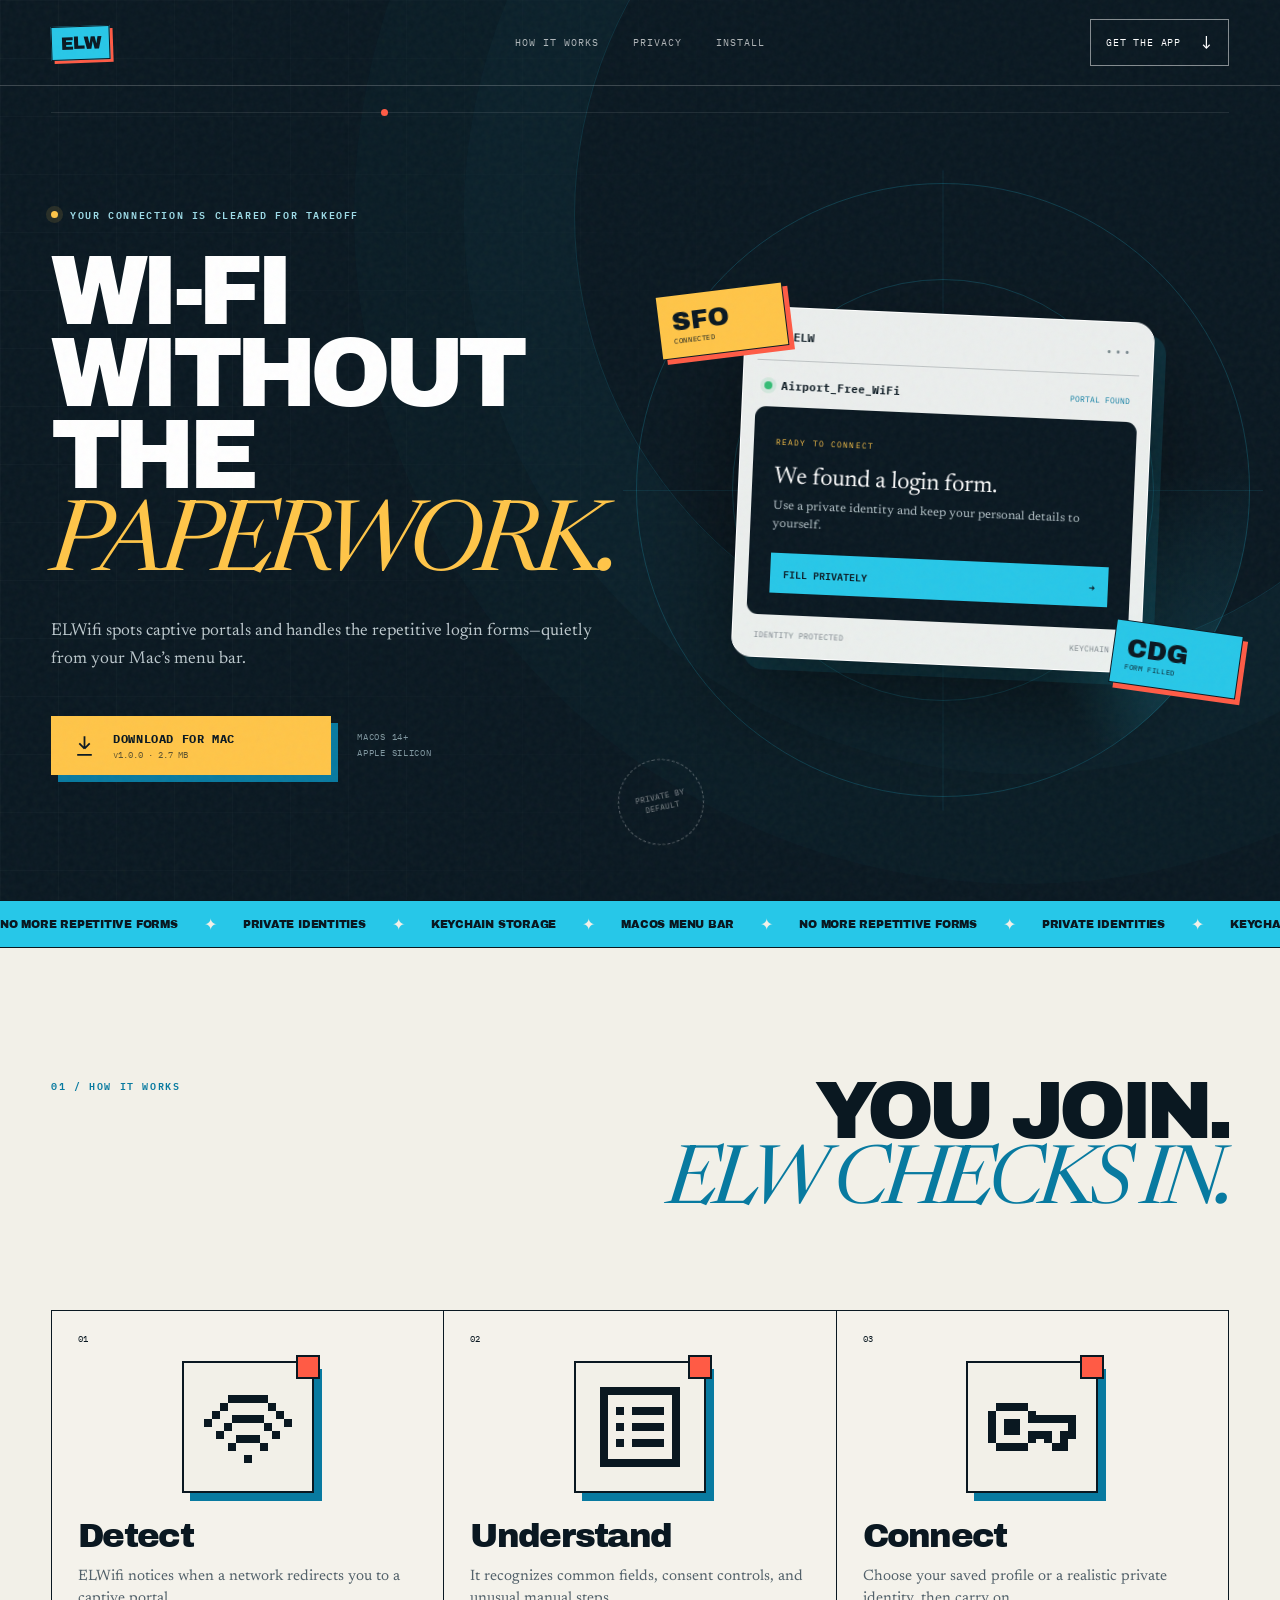
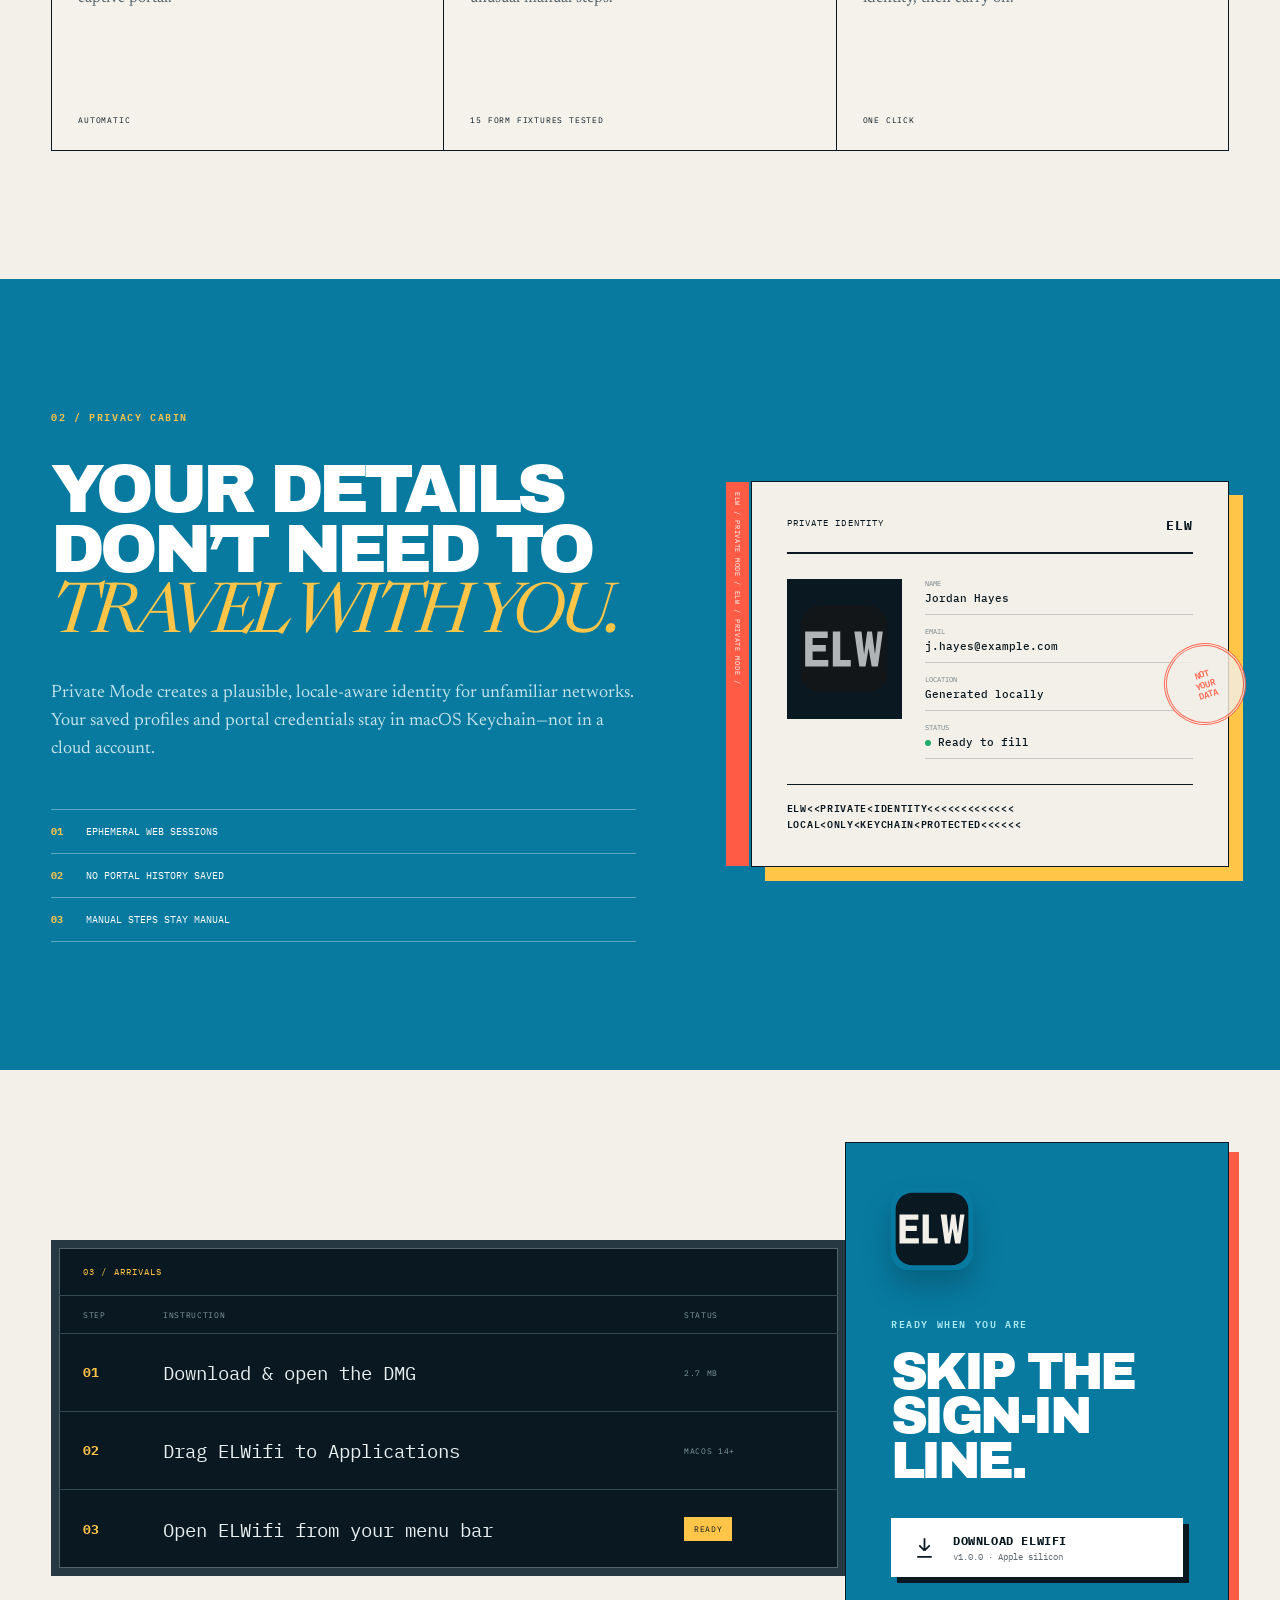
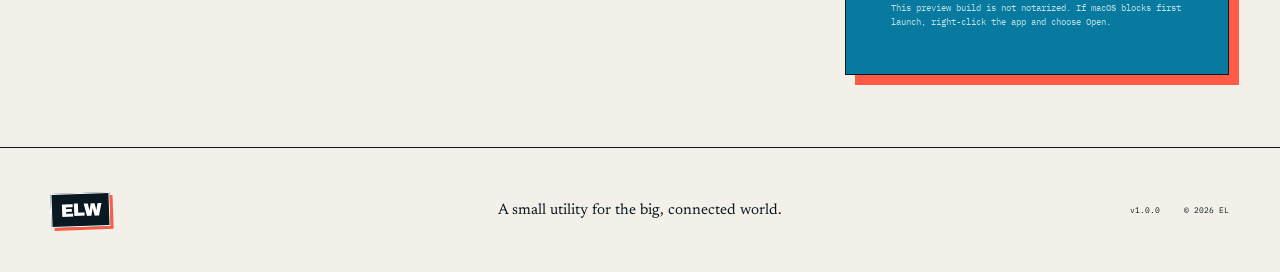
==== index.html @ 0a72c4d6 "Publish ELWifi website" ====
<!doctype html>
<html lang="en">
<head>
  <meta charset="UTF-8" />
  <meta name="viewport" content="width=device-width, initial-scale=1" />
  <meta name="theme-color" content="#0a1821" />
  <meta name="description" content="ELWifi automatically completes captive Wi-Fi login forms on your Mac, with private identities and Keychain storage." />
  <meta property="og:title" content="ELWifi — Wi-Fi without the paperwork" />
  <meta property="og:description" content="A private macOS menu-bar app for captive Wi-Fi portals." />
  <link rel="icon" href="assets/elwifi-logo.svg" type="image/svg+xml" />
  <link rel="preconnect" href="https://fonts.googleapis.com" />
  <link rel="preconnect" href="https://fonts.gstatic.com" crossorigin />
  <link href="https://fonts.googleapis.com/css2?family=Archivo+Black&family=IBM+Plex+Mono:wght@400;500;600&family=Newsreader:opsz,wght@6..72,400;6..72,500&display=swap" rel="stylesheet" />
  <script>document.documentElement.classList.add("js")</script>
  <link rel="stylesheet" href="styles.css?v=8" />
  <title>ELWifi — Wi-Fi without the paperwork</title>
</head>
<body>
  <a class="skip-link" href="#main">Skip to content</a>
  <div class="grain" aria-hidden="true"></div>

  <header class="site-header">
    <a class="brand" href="#top" aria-label="ELW home"><span>ELW</span></a>
    <nav aria-label="Main navigation">
      <a href="#how">How it works</a>
      <a href="#privacy">Privacy</a>
      <a href="#install">Install</a>
    </nav>
    <a class="header-download" href="downloads/ELWifi.dmg" download>
      Get the app <span aria-hidden="true">↓</span>
    </a>
    <button class="menu-button" type="button" aria-label="Open menu" aria-expanded="false">
      <span></span><span></span>
    </button>
  </header>

  <main id="main">
    <section class="hero" id="top">
      <div class="route-line" aria-hidden="true"><span></span></div>
      <div class="hero-copy">
        <p class="kicker reveal"><span class="live-dot"></span> Your connection is cleared for takeoff</p>
        <h1 class="reveal">WI-FI WITHOUT<br />THE <em>PAPERWORK.</em></h1>
        <p class="hero-intro reveal">ELWifi spots captive portals and handles the repetitive login forms—quietly from your Mac’s menu bar.</p>
        <div class="hero-actions reveal">
          <a class="download-button" href="downloads/ELWifi.dmg" download>
            <svg viewBox="0 0 24 24" aria-hidden="true"><path d="M12 3v12m0 0 5-5m-5 5-5-5M5 21h14" /></svg>
            <span><strong>Download for Mac</strong><small>v1.0.0 · 2.7 MB</small></span>
          </a>
          <p>macOS 14+<br />Apple silicon</p>
        </div>
      </div>

      <div class="hero-visual reveal" role="img" aria-label="ELW privately filling an airport Wi-Fi login form">
        <div class="signal-radar" aria-hidden="true">
          <i></i><i></i><i></i><b></b>
        </div>
        <div class="menu-mockup" aria-hidden="true">
          <div class="menu-top">
            <span class="wifi-glyph"><i></i><i></i><i></i></span>
            <span>ELW</span>
            <small aria-label="More options">•••</small>
          </div>
          <div class="network-row">
            <div><span class="status-pulse"></span><strong>Airport_Free_WiFi</strong></div>
            <small>Portal found</small>
          </div>
          <div class="autofill-card">
            <span class="card-label">READY TO CONNECT</span>
            <strong>We found a login form.</strong>
            <p>Use a private identity and keep your personal details to yourself.</p>
            <div class="mock-button">Fill privately <span>→</span></div>
          </div>
          <div class="menu-foot"><span>Identity protected</span><span>Keychain <b>✓</b></span></div>
        </div>
        <div class="airport-tag tag-one"><span>SFO</span><small>CONNECTED</small></div>
        <div class="airport-tag tag-two"><span>CDG</span><small>FORM FILLED</small></div>
      </div>

      <div class="hero-stamp" aria-hidden="true">PRIVATE BY<br />DEFAULT</div>
    </section>

    <section class="ticker" aria-label="Product benefits">
      <div class="ticker-track">
        <div class="ticker-group">
          <div class="ticker-set"><span>NO MORE REPETITIVE FORMS</span><i>✦</i><span>PRIVATE IDENTITIES</span><i>✦</i><span>KEYCHAIN STORAGE</span><i>✦</i><span>MACOS MENU BAR</span><i>✦</i></div>
          <div class="ticker-set" aria-hidden="true"><span>NO MORE REPETITIVE FORMS</span><i>✦</i><span>PRIVATE IDENTITIES</span><i>✦</i><span>KEYCHAIN STORAGE</span><i>✦</i><span>MACOS MENU BAR</span><i>✦</i></div>
        </div>
        <div class="ticker-group" aria-hidden="true">
          <div class="ticker-set"><span>NO MORE REPETITIVE FORMS</span><i>✦</i><span>PRIVATE IDENTITIES</span><i>✦</i><span>KEYCHAIN STORAGE</span><i>✦</i><span>MACOS MENU BAR</span><i>✦</i></div>
          <div class="ticker-set"><span>NO MORE REPETITIVE FORMS</span><i>✦</i><span>PRIVATE IDENTITIES</span><i>✦</i><span>KEYCHAIN STORAGE</span><i>✦</i><span>MACOS MENU BAR</span><i>✦</i></div>
        </div>
      </div>
    </section>

    <section class="how section" id="how">
      <div class="section-heading reveal">
        <p class="eyebrow">01 / HOW IT WORKS</p>
        <h2><span>YOU JOIN.</span><em>ELW CHECKS IN.</em></h2>
      </div>
      <div class="steps">
        <article class="step reveal">
          <div class="step-number">01</div>
          <div class="step-icon" aria-hidden="true">
            <!-- Pixelarticons: wifi (MIT) -->
            <svg class="feature-icon" viewBox="0 0 24 24">
              <path d="M11 19h2v2h-2zm-4-3h2v2H7zm8 0h2v2h-2zm-6-2h6v2H9zm-5-1h2v2H4zm2-2h2v2H6zm2-2h8v2H8zm-7 1h2v2H1zm20 0h2v2h-2zM3 8h2v2H3zm2-2h2v2H5zm2-2h10v2H7zm12 4h2v2h-2zm-2-2h2v2h-2zm1 7h2v2h-2zm-2-2h2v2h-2z" />
            </svg>
          </div>
          <h3>Detect</h3>
          <p>ELWifi notices when a network redirects you to a captive portal.</p>
          <small>AUTOMATIC</small>
        </article>
        <article class="step reveal">
          <div class="step-number">02</div>
          <div class="step-icon" aria-hidden="true">
            <!-- Pixelarticons: list-box-sharp (MIT) -->
            <svg class="feature-icon" viewBox="0 0 24 24">
              <path d="M2 2h20v2H2zm4 5h2v2H6zm4 0h8v2h-8zm-4 4h2v2H6zm4 0h8v2h-8zm-4 4h2v2H6zm4 0h8v2h-8zm-8 5h20v2H2zM2 4h2v16H2zm18 0h2v16h-2z" />
            </svg>
          </div>
          <h3>Understand</h3>
          <p>It recognizes common fields, consent controls, and unusual manual steps.</p>
          <small>15 FORM FIXTURES TESTED</small>
        </article>
        <article class="step reveal">
          <div class="step-number">03</div>
          <div class="step-icon" aria-hidden="true">
            <!-- Pixelarticons: key (MIT) -->
            <svg class="feature-icon" viewBox="0 0 24 24">
              <path d="M11 18H3V16H11V18ZM23 15H21V18H17V16H19V13H21V11H11V8H13V9H23V15ZM3 16H1V8H3V16ZM17 16H15V15H13V16H11V13H17V16ZM9 14H5V10H9V14ZM11 8H3V6H11V8Z" />
            </svg>
          </div>
          <h3>Connect</h3>
          <p>Choose your saved profile or a realistic private identity, then carry on.</p>
          <small>ONE CLICK</small>
        </article>
      </div>
    </section>

    <section class="privacy section" id="privacy">
      <div class="privacy-copy reveal">
        <p class="eyebrow">02 / PRIVACY CABIN</p>
        <h2>YOUR DETAILS<br />DON’T NEED TO<br /><em>TRAVEL WITH YOU.</em></h2>
        <p>Private Mode creates a plausible, locale-aware identity for unfamiliar networks. Your saved profiles and portal credentials stay in macOS Keychain—not in a cloud account.</p>
        <div class="privacy-points">
          <span><b>01</b> Ephemeral web sessions</span>
          <span><b>02</b> No portal history saved</span>
          <span><b>03</b> Manual steps stay manual</span>
        </div>
      </div>
      <div class="passport reveal" aria-label="Illustration of an ELWifi private identity">
        <div class="passport-edge">ELW / PRIVATE MODE / ELW / PRIVATE MODE /</div>
        <div class="passport-head"><span>PRIVATE IDENTITY</span><b>ELW</b></div>
        <div class="passport-body">
          <div class="portrait"><img src="assets/elwifi-logo.svg" alt="" /></div>
          <dl>
            <div><dt>NAME</dt><dd>Jordan Hayes</dd></div>
            <div><dt>EMAIL</dt><dd>j.hayes@example.com</dd></div>
            <div><dt>LOCATION</dt><dd>Generated locally</dd></div>
            <div><dt>STATUS</dt><dd><span></span> Ready to fill</dd></div>
          </dl>
        </div>
        <div class="passport-code">ELW&lt;&lt;PRIVATE&lt;IDENTITY&lt;&lt;&lt;&lt;&lt;&lt;&lt;&lt;&lt;&lt;&lt;&lt;&lt;<br />LOCAL&lt;ONLY&lt;KEYCHAIN&lt;PROTECTED&lt;&lt;&lt;&lt;&lt;&lt;</div>
        <div class="passport-stamp">NOT<br />YOUR<br />DATA</div>
      </div>
    </section>

    <section class="install section" id="install">
      <div class="install-board reveal">
        <div class="board-label">03 / ARRIVALS</div>
        <div class="board-row board-head"><span>STEP</span><span>INSTRUCTION</span><span>STATUS</span></div>
        <div class="board-row"><b>01</b><strong>Download & open the DMG</strong><span>2.7 MB</span></div>
        <div class="board-row"><b>02</b><strong>Drag ELWifi to Applications</strong><span>MACOS 14+</span></div>
        <div class="board-row"><b>03</b><strong>Open ELWifi from your menu bar</strong><span class="boarding">READY</span></div>
      </div>
      <aside class="install-cta reveal">
        <img src="assets/elwifi-logo.svg" alt="ELWifi app icon" />
        <p class="eyebrow">READY WHEN YOU ARE</p>
        <h2>SKIP THE<br />SIGN-IN LINE.</h2>
        <a class="download-button download-button--light" href="downloads/ELWifi.dmg" download>
          <svg viewBox="0 0 24 24" aria-hidden="true"><path d="M12 3v12m0 0 5-5m-5 5-5-5M5 21h14" /></svg>
          <span><strong>Download ELWifi</strong><small>v1.0.0 · Apple silicon</small></span>
        </a>
        <small class="gatekeeper-note">This preview build is not notarized. If macOS blocks first launch, right-click the app and choose Open.</small>
      </aside>
    </section>
  </main>

  <footer>
    <a class="brand" href="#top" aria-label="ELW home"><span>ELW</span></a>
    <p>A small utility for the big, connected world.</p>
    <div><span>v1.0.0</span><span>© 2026 EL</span></div>
  </footer>

  <div class="download-toast" role="status" aria-live="polite">
    <img src="assets/elwifi-logo.svg" alt="" />
    <span><strong>Your download is starting.</strong><small>See you on the other side of the portal.</small></span>
  </div>
  <script src="script.js?v=6"></script>
</body>
</html>
---- styles.css ----
:root {
  --ink: #0a1821;
  --paper: #f2f0e8;
  --blue: #27c7e8;
  --blue-deep: #087aa0;
  --yellow: #ffc548;
  --coral: #ff5b45;
  --line: rgba(10, 24, 33, .2);
  font-family: "IBM Plex Mono", monospace;
  color: var(--ink);
  background: var(--paper);
  font-synthesis: none;
}

* { box-sizing: border-box; }
html { scroll-behavior: smooth; overflow-x: hidden; }
body { margin: 0; min-width: 320px; overflow-x: hidden; background: var(--paper); }
a { color: inherit; text-decoration: none; }
button { color: inherit; font: inherit; }
a:focus-visible, button:focus-visible { outline: 3px solid var(--yellow); outline-offset: 4px; }
::selection { color: var(--ink); background: var(--yellow); }
.skip-link { position: fixed; z-index: 1000; top: 10px; left: 10px; padding: 10px 14px; background: var(--yellow); transform: translateY(-150%); }
.skip-link:focus { transform: none; }
.grain { position: fixed; z-index: 100; inset: 0; opacity: .045; pointer-events: none; background-image: url("data:image/svg+xml,%3Csvg viewBox='0 0 180 180' xmlns='http://www.w3.org/2000/svg'%3E%3Cfilter id='n'%3E%3CfeTurbulence type='fractalNoise' baseFrequency='.85' numOctaves='3' stitchTiles='stitch'/%3E%3C/filter%3E%3Crect width='100%25' height='100%25' filter='url(%23n)' opacity='.9'/%3E%3C/svg%3E"); }

.site-header { position: absolute; z-index: 20; top: 0; left: 0; right: 0; height: 86px; display: grid; grid-template-columns: 1fr auto 1fr; align-items: center; padding: 0 clamp(20px, 4vw, 64px); border-bottom: 1px solid rgba(255,255,255,.2); color: white; }
.brand { display: inline-flex; justify-self: start; align-items: center; font: 400 18px "Archivo Black", sans-serif; letter-spacing: -.07em; }
.brand span { display: grid; place-items: center; min-width: 52px; height: 34px; padding: 0 9px; color: var(--ink); background: var(--blue); border: 1px solid currentColor; box-shadow: 3px 3px 0 var(--coral); transform: rotate(-2deg); transition: transform .2s, box-shadow .2s; }
.brand:hover span { transform: rotate(0) translate(1px, 1px); box-shadow: 2px 2px 0 var(--coral); }
footer .brand span { color: white; background: var(--ink); }
.site-header nav { display: flex; gap: 34px; font-size: 10px; text-transform: uppercase; letter-spacing: .1em; }
.site-header nav a { opacity: .68; transition: opacity .2s; }
.site-header nav a:hover { opacity: 1; }
.header-download { justify-self: end; display: flex; align-items: center; gap: 20px; padding: 11px 15px; border: 1px solid rgba(255,255,255,.5); font-size: 10px; text-transform: uppercase; letter-spacing: .08em; transition: background .2s, color .2s; }
.header-download:hover { background: white; color: var(--ink); }
.header-download span { font-size: 18px; }
.menu-button { display: none; }

.hero { position: relative; min-height: 890px; height: 100svh; max-height: 1050px; display: grid; grid-template-columns: 1.03fr .97fr; padding: 155px clamp(20px, 4vw, 64px) 75px; overflow: hidden; color: white; background: var(--ink); }
.hero::before { content: ""; position: absolute; top: -26%; right: -15%; width: 70vw; height: 70vw; border: 1px solid rgba(39,199,232,.14); border-radius: 50%; box-shadow: 0 0 0 110px rgba(39,199,232,.025), 0 0 0 220px rgba(39,199,232,.018); }
.hero::after { content: ""; position: absolute; inset: 0; pointer-events: none; background-image: linear-gradient(rgba(255,255,255,.025) 1px, transparent 1px), linear-gradient(90deg, rgba(255,255,255,.025) 1px, transparent 1px); background-size: 58px 58px; mask-image: linear-gradient(to right, #000, transparent 80%); }
.hero-copy { position: relative; z-index: 3; align-self: center; }
.kicker, .eyebrow { margin: 0; font-size: 10px; font-weight: 600; letter-spacing: .16em; text-transform: uppercase; }
.kicker { display: flex; align-items: center; gap: 12px; color: #9ddce8; }
.live-dot { width: 7px; height: 7px; border-radius: 50%; background: var(--yellow); box-shadow: 0 0 0 5px rgba(255,197,72,.12); animation: blink 1.7s ease-in-out infinite; }
.hero h1, .section h2 { font-family: "Archivo Black", sans-serif; font-weight: 400; letter-spacing: -.07em; }
.hero h1 { max-width: 870px; margin: 28px 0 30px; font-size: clamp(62px, 7.6vw, 124px); line-height: .84; }
.hero h1 em, .section h2 em { font-family: "Newsreader", serif; font-weight: 400; }
.hero h1 em { color: var(--yellow); }
.hero-intro { max-width: 560px; margin: 0; color: #bdc9ce; font: 400 clamp(16px, 1.35vw, 20px)/1.6 "Newsreader", serif; }
.hero-actions { display: flex; align-items: center; gap: 26px; margin-top: 42px; }
.download-button { min-width: 280px; display: flex; align-items: center; gap: 16px; padding: 14px 20px; color: var(--ink); background: var(--yellow); border: 1px solid var(--yellow); box-shadow: 7px 7px 0 var(--blue-deep); transition: transform .2s, box-shadow .2s; }
.download-button:hover { transform: translate(3px, 3px); box-shadow: 4px 4px 0 var(--blue-deep); }
.download-button svg { width: 25px; fill: none; stroke: currentColor; stroke-width: 1.7; }
.download-button span { display: grid; gap: 3px; }
.download-button strong { font-size: 12px; text-transform: uppercase; letter-spacing: .05em; }
.download-button small { font-size: 9px; opacity: .65; }
.hero-actions > p { margin: 0; color: #7f969f; font-size: 9px; line-height: 1.8; text-transform: uppercase; letter-spacing: .08em; }

.hero-visual { position: relative; z-index: 2; display: grid; place-items: center; }
.signal-radar { position: absolute; width: min(50vw, 690px); aspect-ratio: 1; display: grid; place-items: center; }
.signal-radar i { position: absolute; border: 1px solid rgba(39,199,232,.2); border-radius: 50%; }
.signal-radar i:nth-child(1) { inset: 2%; }.signal-radar i:nth-child(2) { inset: 17%; }.signal-radar i:nth-child(3) { inset: 32%; }
.signal-radar::before, .signal-radar::after { content: ""; position: absolute; width: 100%; height: 1px; background: rgba(39,199,232,.1); }
.signal-radar::after { transform: rotate(90deg); }
.signal-radar b { position: absolute; inset: 2%; border-radius: 50%; background: conic-gradient(from 200deg, transparent 0 68%, rgba(39,199,232,.16) 82%, transparent 86%); animation: radar 7s linear infinite; }
.menu-mockup { position: relative; z-index: 4; width: min(100%, 410px); padding: 13px; color: var(--ink); background: rgba(244,247,245,.96); border: 1px solid white; border-radius: 20px; box-shadow: 0 40px 100px rgba(0,0,0,.52), 12px 12px 0 rgba(39,199,232,.15); transform: rotate(2.5deg); backdrop-filter: blur(18px); }
.menu-top { height: 40px; display: flex; align-items: center; gap: 10px; padding: 0 7px 10px; border-bottom: 1px solid var(--line); font-weight: 600; font-size: 12px; }
.menu-top small { margin-left: auto; color: #77868c; letter-spacing: 3px; }
.wifi-glyph { width: 18px; height: 15px; position: relative; display: inline-block; }
.wifi-glyph i { position: absolute; left: 50%; bottom: 0; border: 1.5px solid var(--blue-deep); border-left-color: transparent; border-right-color: transparent; border-bottom-color: transparent; border-radius: 50%; transform: translateX(-50%); }
.wifi-glyph i:nth-child(1) { width: 18px; height: 14px; }.wifi-glyph i:nth-child(2) { width: 12px; height: 9px; }.wifi-glyph i:nth-child(3) { width: 4px; height: 4px; background: var(--blue-deep); border: 0; }
.network-row { display: flex; justify-content: space-between; align-items: center; padding: 18px 8px 14px; }
.network-row div { display: flex; align-items: center; gap: 9px; }.network-row strong { font-size: 11px; }.network-row small { color: var(--blue-deep); font-size: 8px; text-transform: uppercase; }
.status-pulse { width: 8px; height: 8px; border-radius: 50%; background: #34bc75; box-shadow: 0 0 0 4px rgba(52,188,117,.13); }
.autofill-card { padding: 22px; background: var(--ink); color: white; border-radius: 11px; }
.card-label { color: var(--yellow); font-size: 8px; letter-spacing: .14em; }
.autofill-card > strong { display: block; margin: 15px 0 7px; font: 400 24px/1.1 "Newsreader", serif; }
.autofill-card p { margin: 0; color: #aebcc2; font: 400 12px/1.5 "Newsreader", serif; }
.mock-button { width: 100%; display: flex; justify-content: space-between; margin-top: 20px; padding: 11px 13px; color: var(--ink); background: var(--blue); font-size: 10px; font-weight: 600; text-transform: uppercase; }
.menu-foot { display: flex; justify-content: space-between; padding: 15px 8px 4px; color: #758086; font-size: 8px; text-transform: uppercase; }.menu-foot b { color: #25a964; }
.airport-tag { position: absolute; z-index: 5; display: grid; width: 128px; padding: 12px 13px; color: var(--ink); background: var(--yellow); border: 1px solid var(--ink); box-shadow: 5px 5px 0 var(--coral); transform: rotate(-7deg); }
.airport-tag span { font: 400 26px "Archivo Black", sans-serif; }.airport-tag small { margin-top: 1px; font-size: 7px; letter-spacing: .09em; }
.tag-one { left: 0; top: 20%; }.tag-two { right: -2%; bottom: 20%; transform: rotate(8deg); background: var(--blue); box-shadow-color: var(--yellow); }
.hero-stamp { position: absolute; z-index: 4; right: 45%; bottom: 55px; width: 86px; height: 86px; display: grid; place-items: center; border: 1px dashed rgba(255,255,255,.33); border-radius: 50%; color: rgba(255,255,255,.5); font-size: 8px; line-height: 1.4; text-align: center; transform: rotate(-12deg); }
.route-line { position: absolute; z-index: 2; top: 112px; left: 4vw; right: 4vw; height: 1px; background: rgba(255,255,255,.09); }.route-line span { position: absolute; left: 28%; top: -3px; width: 7px; height: 7px; border-radius: 50%; background: var(--coral); }

.ticker { position: relative; z-index: 3; width: 100%; overflow: hidden; border-block: 1px solid var(--ink); color: var(--ink); background: var(--blue); }
.ticker-track { width: max-content; display: flex; will-change: transform; backface-visibility: hidden; animation: ticker 26s linear infinite; }
.ticker-group { flex: none; min-width: 100vw; display: flex; align-items: center; justify-content: space-around; }
.ticker-set { flex: none; display: flex; align-items: center; gap: 26px; padding: 13px 26px 13px 0; }
.ticker span { font: 400 11px "Archivo Black", sans-serif; letter-spacing: -.02em; white-space: nowrap; }.ticker i { flex: none; font-style: normal; color: var(--paper); }

.section { padding: clamp(90px, 10vw, 160px) clamp(20px, 4vw, 64px); }
.section-heading { display: flex; justify-content: space-between; align-items: flex-start; }
.eyebrow { color: var(--blue-deep); }
.section h2 { margin: 0; font-size: clamp(49px, 6.3vw, 100px); line-height: .87; }
.how h2 { text-align: right; }
.how h2 span, .how h2 em { display: block; }
.how h2 em { margin-top: .04em; color: var(--blue-deep); }
.steps { display: grid; grid-template-columns: repeat(3, 1fr); margin-top: 90px; border-top: 1px solid var(--ink); border-left: 1px solid var(--ink); }
.step { position: relative; min-height: 440px; display: flex; flex-direction: column; padding: 22px 26px 25px; border-right: 1px solid var(--ink); border-bottom: 1px solid var(--ink); background: rgba(255,255,255,.13); transition: background .3s, transform .3s; }
.step:hover { z-index: 2; background: var(--yellow); transform: translateY(-8px); }
.step-number { font-size: 9px; }
.step-icon { position: relative; width: 132px; height: 132px; align-self: center; display: grid; place-items: center; margin: 17px 0 16px; background: var(--paper); border: 2px solid var(--ink); box-shadow: 8px 8px 0 var(--blue-deep); transition: transform .25s steps(2, end), box-shadow .25s steps(2, end); }
.step-icon::after { content: ""; position: absolute; top: -8px; right: -8px; width: 20px; height: 20px; background: var(--coral); border: 2px solid var(--ink); }
.feature-icon { display: block; width: 96px; height: 96px; overflow: visible; fill: var(--ink); stroke: none; shape-rendering: crispEdges; }
.step:hover .step-icon { transform: translate(-4px, -4px); box-shadow: 12px 12px 0 var(--coral); }
.step:hover .step-icon::after { background: var(--blue); }
.step h3 { margin: 8px 0 12px; font: 400 34px "Archivo Black", sans-serif; letter-spacing: -.05em; }
.step p { max-width: 340px; margin: 0; color: #52616a; font: 400 15px/1.5 "Newsreader", serif; }
.step > small { margin-top: auto; padding-top: 25px; font-size: 8px; letter-spacing: .1em; }
.privacy { display: grid; grid-template-columns: 1.1fr .9fr; align-items: center; gap: clamp(50px, 9vw, 150px); color: white; background: var(--blue-deep); overflow: hidden; }
.privacy .eyebrow { color: var(--yellow); }.privacy h2 { margin: 34px 0; font-size: clamp(48px, 5.4vw, 85px); }.privacy h2 em { color: var(--yellow); }
.privacy-copy > p:not(.eyebrow) { max-width: 600px; color: #c2e3ea; font: 400 18px/1.55 "Newsreader", serif; }
.privacy-points { display: grid; margin-top: 45px; border-top: 1px solid rgba(255,255,255,.35); }
.privacy-points span { display: flex; gap: 23px; padding: 15px 0; border-bottom: 1px solid rgba(255,255,255,.35); font-size: 10px; text-transform: uppercase; }.privacy-points b { color: var(--yellow); }
.passport { position: relative; width: min(100%, 525px); padding: 35px; color: var(--ink); background: var(--paper); border: 1px solid var(--ink); box-shadow: 14px 14px 0 var(--yellow); transform: rotate(3deg); }
.passport-edge { position: absolute; left: -26px; top: 0; bottom: 0; writing-mode: vertical-rl; padding: 10px 7px; color: white; background: var(--coral); font-size: 7px; letter-spacing: .1em; overflow: hidden; }
.passport-head { display: flex; justify-content: space-between; padding-bottom: 18px; border-bottom: 2px solid var(--ink); font-size: 9px; letter-spacing: .12em; }.passport-head b { font-size: 13px; }
.passport-body { display: grid; grid-template-columns: 115px 1fr; gap: 23px; padding: 25px 0; }
.portrait { aspect-ratio: .82; display: grid; place-items: center; background: var(--ink); overflow: hidden; }.portrait img { width: 85%; filter: grayscale(1); opacity: .72; }
dl { margin: 0; display: grid; gap: 12px; }dl div { border-bottom: 1px solid var(--line); }dt { color: #778187; font-size: 7px; }dd { margin: 3px 0 9px; font: 500 11px "IBM Plex Mono", monospace; }dd span { display: inline-block; width: 6px; height: 6px; border-radius: 50%; background: #22a96e; }
.passport-code { padding-top: 15px; border-top: 1px solid var(--ink); font: 600 10px/1.55 "IBM Plex Mono", monospace; letter-spacing: .07em; overflow: hidden; white-space: nowrap; }
.passport-stamp { position: absolute; right: -18px; top: 42%; width: 82px; height: 82px; display: grid; place-items: center; border: 3px double var(--coral); border-radius: 50%; color: var(--coral); background: rgba(242,240,232,.9); font: 600 9px/1.15 "IBM Plex Mono", monospace; text-align: center; transform: rotate(-18deg); opacity: .9; }

.install { display: grid; grid-template-columns: 1.35fr .65fr; gap: 0; padding-top: 120px; padding-bottom: 120px; }
.install-board { align-self: center; color: #e8f0f2; background: var(--ink); border: 8px solid #263943; box-shadow: inset 0 0 0 1px #51636b; }
.board-label { padding: 18px 24px; color: var(--yellow); font-size: 9px; letter-spacing: .12em; border-bottom: 1px solid #344952; }
.board-row { min-height: 78px; display: grid; grid-template-columns: 80px 1fr 130px; align-items: center; padding: 0 24px; border-bottom: 1px solid #344952; }.board-row:last-child { border-bottom: 0; }
.board-row b { color: var(--yellow); font-size: 13px; }.board-row strong { font: 400 clamp(15px, 1.5vw, 22px) "IBM Plex Mono", monospace; }.board-row span { color: #8299a3; font-size: 8px; letter-spacing: .08em; }.board-head { min-height: 38px; color: #657d87; font-size: 7px; }.boarding { width: max-content; padding: 7px 10px; color: var(--ink) !important; background: var(--yellow); }
.install-cta { position: relative; margin: -48px 0 -48px -1px; padding: 45px; color: white; background: var(--blue-deep); border: 1px solid var(--ink); box-shadow: 10px 10px 0 var(--coral); }
.install-cta > img { width: 82px; border-radius: 17px; box-shadow: 0 17px 30px rgba(0,0,0,.2); }
.install-cta .eyebrow { margin-top: 40px; color: #a8e9f4; }.install-cta h2 { margin: 18px 0 35px; font-size: clamp(41px, 4vw, 64px); }
.download-button--light { min-width: 0; width: 100%; background: white; border-color: white; box-shadow: 6px 6px 0 var(--ink); }.download-button--light:hover { box-shadow: 3px 3px 0 var(--ink); }
.gatekeeper-note { display: block; margin-top: 24px; color: #bee2e9; font: 400 9px/1.55 "IBM Plex Mono", monospace; }

footer { min-height: 125px; display: grid; grid-template-columns: 1fr auto 1fr; align-items: center; padding: 25px clamp(20px, 4vw, 64px); border-top: 1px solid var(--ink); }
footer p { margin: 0; font: 400 15px "Newsreader", serif; }footer > div { justify-self: end; display: flex; gap: 24px; font-size: 8px; }
.download-toast { position: fixed; z-index: 90; right: 24px; bottom: 24px; display: flex; align-items: center; gap: 13px; padding: 13px 18px 13px 13px; color: white; background: var(--ink); border: 1px solid var(--blue); box-shadow: 5px 5px 0 var(--blue); transform: translateY(150%); opacity: 0; transition: transform .45s cubic-bezier(.2,.8,.2,1), opacity .3s; }.download-toast.show { transform: none; opacity: 1; }.download-toast img { width: 38px; border-radius: 8px; }.download-toast span { display: grid; gap: 3px; }.download-toast strong { font-size: 9px; }.download-toast small { color: #9fb0b7; font-size: 8px; }
.reveal { opacity: 1; transform: none; }
.js .reveal { transform: translateY(22px); transition: transform .75s cubic-bezier(.2,.7,.2,1); }
.js .reveal.visible { transform: none; }

@keyframes radar { to { transform: rotate(360deg); } }
@keyframes blink { 50% { opacity: .35; } }
@keyframes ticker { to { transform: translate3d(-50%, 0, 0); } }

@media (max-width: 980px) {
  .site-header { grid-template-columns: 1fr auto; }.site-header nav { display: none; }.header-download { display: none; }
  .menu-button { justify-self: end; width: 42px; height: 42px; display: grid; align-content: center; gap: 6px; padding: 10px; border: 1px solid rgba(255,255,255,.4); background: transparent; }.menu-button span { display: block; height: 1px; background: white; }
  .site-header.open { position: fixed; height: auto; grid-template-columns: 1fr auto; padding-top: 22px; padding-bottom: 25px; color: var(--ink); background: var(--yellow); box-shadow: 0 12px 0 var(--coral); }.site-header.open nav { grid-column: 1 / -1; display: grid; gap: 0; margin-top: 20px; }.site-header.open nav a { padding: 15px 0; border-top: 1px solid var(--ink); opacity: 1; }.site-header.open .menu-button { position: absolute; top: 16px; right: 20px; border-color: var(--ink); }.site-header.open .menu-button span { background: var(--ink); }.site-header.open .menu-button span:first-child { transform: translateY(3.5px) rotate(45deg); }.site-header.open .menu-button span:last-child { transform: translateY(-3.5px) rotate(-45deg); }
  .site-header.open .brand span { color: white; background: var(--ink); }
  .install-cta { margin: 24px 30px 0; }
  .hero { height: auto; min-height: 0; max-height: none; grid-template-columns: 1fr; gap: 45px; padding-top: 130px; }.hero-copy { padding-top: 28px; }.hero-visual { min-height: 540px; }.signal-radar { width: min(82vw, 580px); }.menu-mockup { width: min(78vw, 420px); }.tag-one { left: 10%; top: 14%; }.tag-two { right: 10%; bottom: 14%; }.hero-stamp { right: 8%; bottom: 30px; }
  .section-heading { display: block; }.how h2 { margin-top: 35px; text-align: left; }.steps { grid-template-columns: 1fr; }.step { min-height: 390px; }.step-icon { width: 132px; height: 132px; }
  .privacy { grid-template-columns: 1fr; }.passport { justify-self: center; margin: 35px 0; }
  .install { grid-template-columns: 1fr; }.install-cta { margin: -1px 30px 0; }
}

@media (max-width: 600px) {
  .site-header { height: 72px; }.brand { font-size: 16px; }.brand span { min-width: 47px; height: 31px; }
  .hero { min-height: 0; gap: 28px; padding: 112px 18px 45px; }.hero h1 { font-size: clamp(48px, 15.4vw, 77px); }.hero-intro { font-size: 16px; }.hero-actions { align-items: stretch; flex-direction: column; }.download-button { min-width: 0; width: 100%; }.hero-actions > p { display: none; }.hero-visual { min-height: 440px; padding-top: 20px; }.signal-radar { width: 118vw; }.menu-mockup { width: 100%; transform: none; }.airport-tag { display: none; }.hero-stamp { display: none; }
  .section { padding: 90px 18px; }.section h2 { font-size: clamp(42px, 13vw, 66px); }.how h2 em { font-size: .82em; white-space: nowrap; }.steps { margin-top: 55px; }.step { min-height: 365px; }
  .privacy { gap: 40px; }.privacy-copy > p:not(.eyebrow) { font-size: 16px; }.passport { width: calc(100% - 20px); padding: 22px; }.passport-body { grid-template-columns: 82px minmax(0, 1fr); gap: 15px; }.passport-stamp { width: 64px; height: 64px; right: -12px; top: 44%; font-size: 7px; }.passport-code { font-size: 8px; }
  .install { gap: 18px; padding-left: 10px; padding-right: 10px; }.board-row { grid-template-columns: 42px minmax(0, 1fr) 66px; padding: 0 11px; column-gap: 6px; }.board-row strong { font-size: 11px; line-height: 1.35; }.install-cta { margin: 0; padding: 35px 25px; box-shadow: 7px 7px 0 var(--coral); }
  footer { grid-template-columns: 1fr auto; }footer p { display: none; }footer > div span:first-child { display: none; }
  .download-toast { left: 14px; right: 14px; bottom: 14px; }
}

@media (prefers-reduced-motion: reduce) {
  html { scroll-behavior: auto; }
  *, *::before, *::after { animation-duration: .01ms !important; animation-iteration-count: 1 !important; transition-duration: .01ms !important; }
  .js .reveal { transform: none; }
}
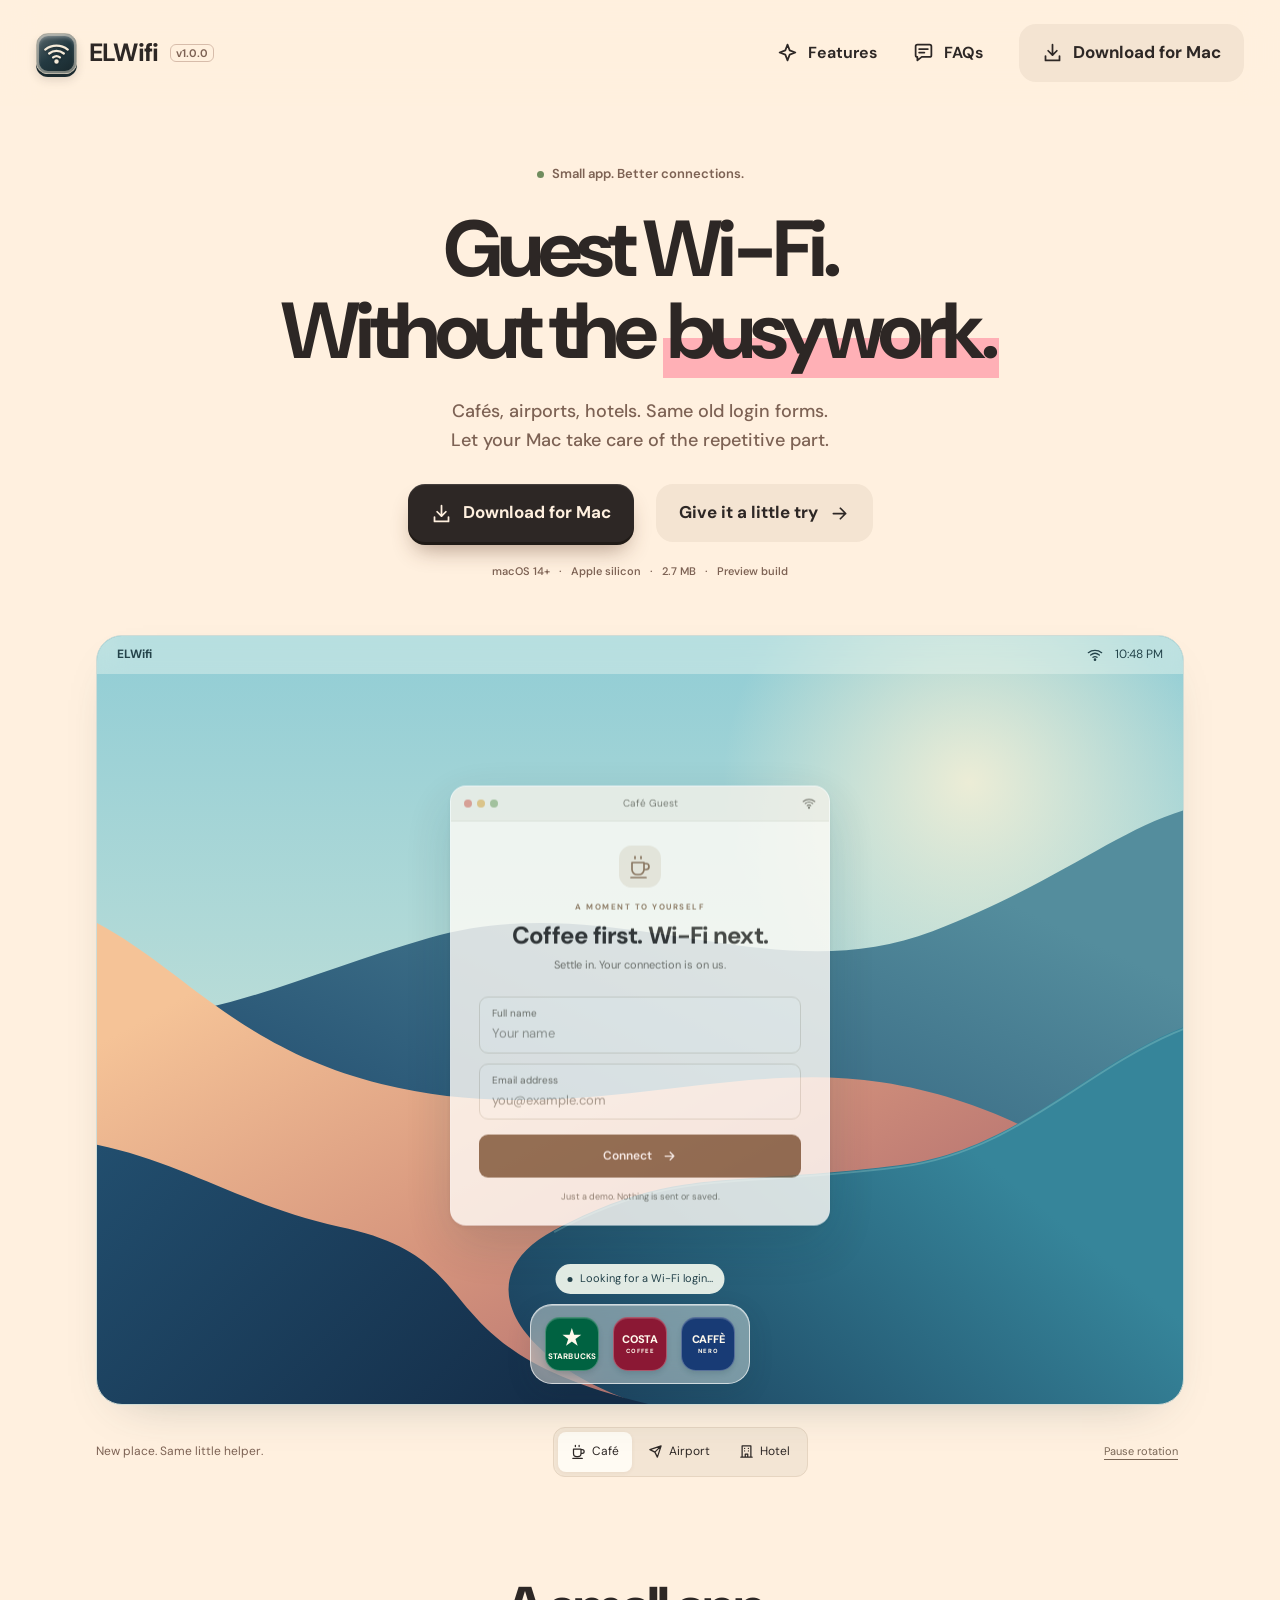
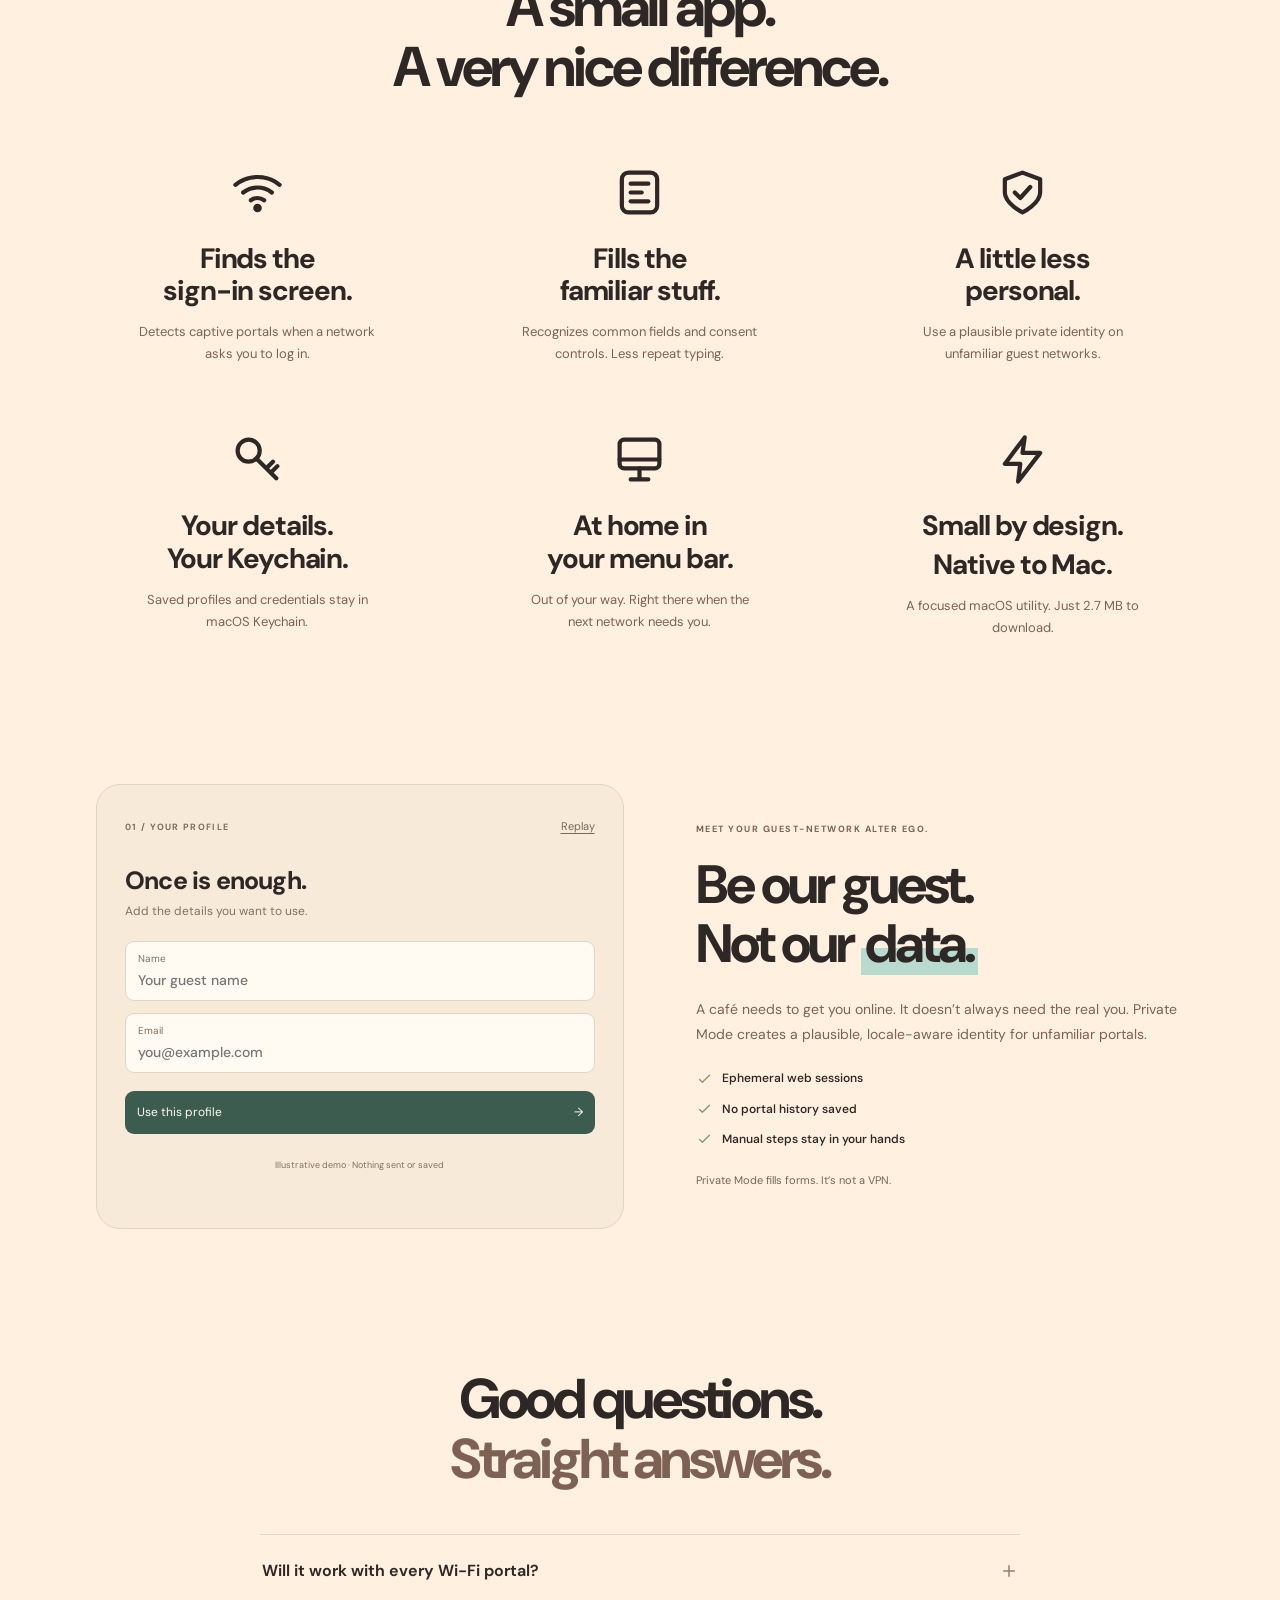
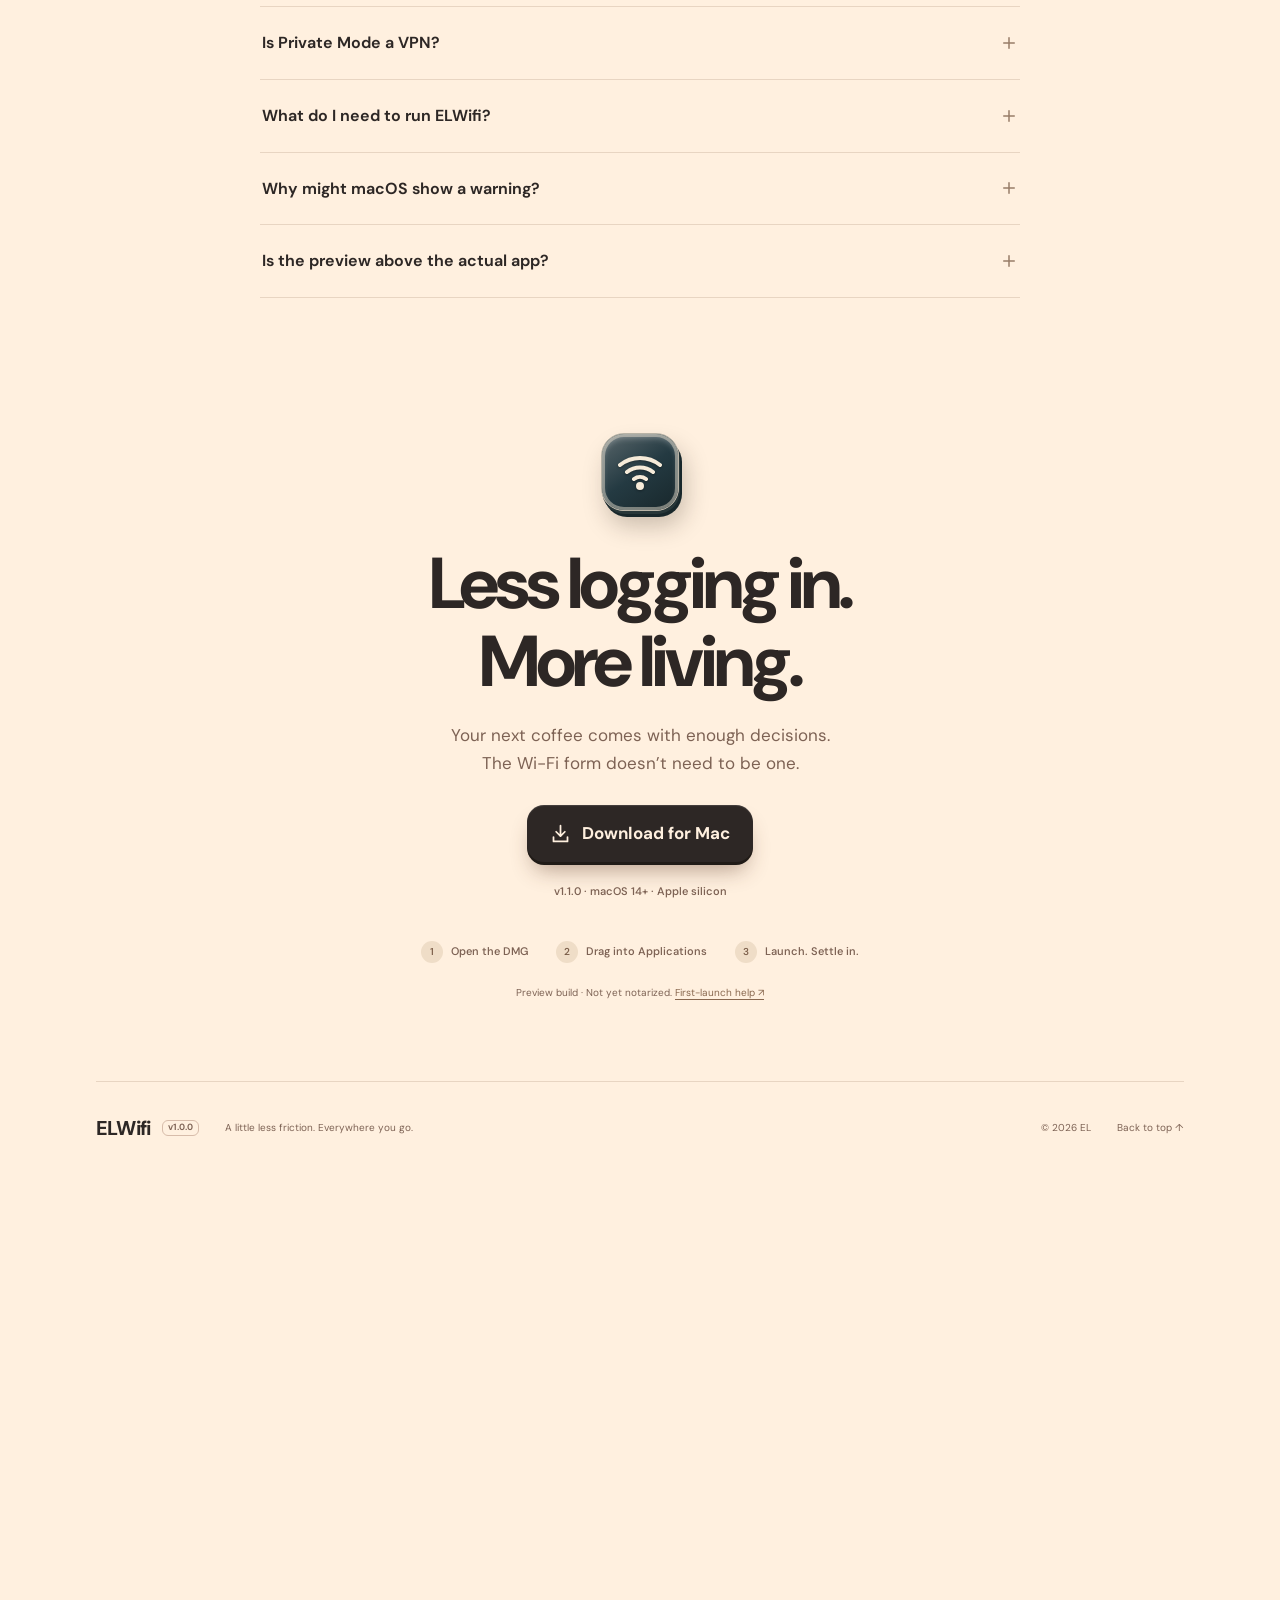
==== commit a20d2f6b: "Host ELWifi at duuberian.com/elwifi with signed app updates" ====
--- a/index.html
+++ b/index.html
@@ -1,201 +1,5 @@
 <!doctype html>
-<html lang="en">
-<head>
-  <meta charset="UTF-8" />
-  <meta name="viewport" content="width=device-width, initial-scale=1" />
-  <meta name="theme-color" content="#0a1821" />
-  <meta name="description" content="ELWifi automatically completes captive Wi-Fi login forms on your Mac, with private identities and Keychain storage." />
-  <meta property="og:title" content="ELWifi — Wi-Fi without the paperwork" />
-  <meta property="og:description" content="A private macOS menu-bar app for captive Wi-Fi portals." />
-  <link rel="icon" href="assets/elwifi-logo.svg" type="image/svg+xml" />
-  <link rel="preconnect" href="https://fonts.googleapis.com" />
-  <link rel="preconnect" href="https://fonts.gstatic.com" crossorigin />
-  <link href="https://fonts.googleapis.com/css2?family=Archivo+Black&family=IBM+Plex+Mono:wght@400;500;600&family=Newsreader:opsz,wght@6..72,400;6..72,500&display=swap" rel="stylesheet" />
-  <script>document.documentElement.classList.add("js")</script>
-  <link rel="stylesheet" href="styles.css?v=8" />
-  <title>ELWifi — Wi-Fi without the paperwork</title>
-</head>
-<body>
-  <a class="skip-link" href="#main">Skip to content</a>
-  <div class="grain" aria-hidden="true"></div>
-
-  <header class="site-header">
-    <a class="brand" href="#top" aria-label="ELW home"><span>ELW</span></a>
-    <nav aria-label="Main navigation">
-      <a href="#how">How it works</a>
-      <a href="#privacy">Privacy</a>
-      <a href="#install">Install</a>
-    </nav>
-    <a class="header-download" href="downloads/ELWifi.dmg" download>
-      Get the app <span aria-hidden="true">↓</span>
-    </a>
-    <button class="menu-button" type="button" aria-label="Open menu" aria-expanded="false">
-      <span></span><span></span>
-    </button>
-  </header>
-
-  <main id="main">
-    <section class="hero" id="top">
-      <div class="route-line" aria-hidden="true"><span></span></div>
-      <div class="hero-copy">
-        <p class="kicker reveal"><span class="live-dot"></span> Your connection is cleared for takeoff</p>
-        <h1 class="reveal">WI-FI WITHOUT<br />THE <em>PAPERWORK.</em></h1>
-        <p class="hero-intro reveal">ELWifi spots captive portals and handles the repetitive login forms—quietly from your Mac’s menu bar.</p>
-        <div class="hero-actions reveal">
-          <a class="download-button" href="downloads/ELWifi.dmg" download>
-            <svg viewBox="0 0 24 24" aria-hidden="true"><path d="M12 3v12m0 0 5-5m-5 5-5-5M5 21h14" /></svg>
-            <span><strong>Download for Mac</strong><small>v1.0.0 · 2.7 MB</small></span>
-          </a>
-          <p>macOS 14+<br />Apple silicon</p>
-        </div>
-      </div>
-
-      <div class="hero-visual reveal" role="img" aria-label="ELW privately filling an airport Wi-Fi login form">
-        <div class="signal-radar" aria-hidden="true">
-          <i></i><i></i><i></i><b></b>
-        </div>
-        <div class="menu-mockup" aria-hidden="true">
-          <div class="menu-top">
-            <span class="wifi-glyph"><i></i><i></i><i></i></span>
-            <span>ELW</span>
-            <small aria-label="More options">•••</small>
-          </div>
-          <div class="network-row">
-            <div><span class="status-pulse"></span><strong>Airport_Free_WiFi</strong></div>
-            <small>Portal found</small>
-          </div>
-          <div class="autofill-card">
-            <span class="card-label">READY TO CONNECT</span>
-            <strong>We found a login form.</strong>
-            <p>Use a private identity and keep your personal details to yourself.</p>
-            <div class="mock-button">Fill privately <span>→</span></div>
-          </div>
-          <div class="menu-foot"><span>Identity protected</span><span>Keychain <b>✓</b></span></div>
-        </div>
-        <div class="airport-tag tag-one"><span>SFO</span><small>CONNECTED</small></div>
-        <div class="airport-tag tag-two"><span>CDG</span><small>FORM FILLED</small></div>
-      </div>
-
-      <div class="hero-stamp" aria-hidden="true">PRIVATE BY<br />DEFAULT</div>
-    </section>
-
-    <section class="ticker" aria-label="Product benefits">
-      <div class="ticker-track">
-        <div class="ticker-group">
-          <div class="ticker-set"><span>NO MORE REPETITIVE FORMS</span><i>✦</i><span>PRIVATE IDENTITIES</span><i>✦</i><span>KEYCHAIN STORAGE</span><i>✦</i><span>MACOS MENU BAR</span><i>✦</i></div>
-          <div class="ticker-set" aria-hidden="true"><span>NO MORE REPETITIVE FORMS</span><i>✦</i><span>PRIVATE IDENTITIES</span><i>✦</i><span>KEYCHAIN STORAGE</span><i>✦</i><span>MACOS MENU BAR</span><i>✦</i></div>
-        </div>
-        <div class="ticker-group" aria-hidden="true">
-          <div class="ticker-set"><span>NO MORE REPETITIVE FORMS</span><i>✦</i><span>PRIVATE IDENTITIES</span><i>✦</i><span>KEYCHAIN STORAGE</span><i>✦</i><span>MACOS MENU BAR</span><i>✦</i></div>
-          <div class="ticker-set"><span>NO MORE REPETITIVE FORMS</span><i>✦</i><span>PRIVATE IDENTITIES</span><i>✦</i><span>KEYCHAIN STORAGE</span><i>✦</i><span>MACOS MENU BAR</span><i>✦</i></div>
-        </div>
-      </div>
-    </section>
-
-    <section class="how section" id="how">
-      <div class="section-heading reveal">
-        <p class="eyebrow">01 / HOW IT WORKS</p>
-        <h2><span>YOU JOIN.</span><em>ELW CHECKS IN.</em></h2>
-      </div>
-      <div class="steps">
-        <article class="step reveal">
-          <div class="step-number">01</div>
-          <div class="step-icon" aria-hidden="true">
-            <!-- Pixelarticons: wifi (MIT) -->
-            <svg class="feature-icon" viewBox="0 0 24 24">
-              <path d="M11 19h2v2h-2zm-4-3h2v2H7zm8 0h2v2h-2zm-6-2h6v2H9zm-5-1h2v2H4zm2-2h2v2H6zm2-2h8v2H8zm-7 1h2v2H1zm20 0h2v2h-2zM3 8h2v2H3zm2-2h2v2H5zm2-2h10v2H7zm12 4h2v2h-2zm-2-2h2v2h-2zm1 7h2v2h-2zm-2-2h2v2h-2z" />
-            </svg>
-          </div>
-          <h3>Detect</h3>
-          <p>ELWifi notices when a network redirects you to a captive portal.</p>
-          <small>AUTOMATIC</small>
-        </article>
-        <article class="step reveal">
-          <div class="step-number">02</div>
-          <div class="step-icon" aria-hidden="true">
-            <!-- Pixelarticons: list-box-sharp (MIT) -->
-            <svg class="feature-icon" viewBox="0 0 24 24">
-              <path d="M2 2h20v2H2zm4 5h2v2H6zm4 0h8v2h-8zm-4 4h2v2H6zm4 0h8v2h-8zm-4 4h2v2H6zm4 0h8v2h-8zm-8 5h20v2H2zM2 4h2v16H2zm18 0h2v16h-2z" />
-            </svg>
-          </div>
-          <h3>Understand</h3>
-          <p>It recognizes common fields, consent controls, and unusual manual steps.</p>
-          <small>15 FORM FIXTURES TESTED</small>
-        </article>
-        <article class="step reveal">
-          <div class="step-number">03</div>
-          <div class="step-icon" aria-hidden="true">
-            <!-- Pixelarticons: key (MIT) -->
-            <svg class="feature-icon" viewBox="0 0 24 24">
-              <path d="M11 18H3V16H11V18ZM23 15H21V18H17V16H19V13H21V11H11V8H13V9H23V15ZM3 16H1V8H3V16ZM17 16H15V15H13V16H11V13H17V16ZM9 14H5V10H9V14ZM11 8H3V6H11V8Z" />
-            </svg>
-          </div>
-          <h3>Connect</h3>
-          <p>Choose your saved profile or a realistic private identity, then carry on.</p>
-          <small>ONE CLICK</small>
-        </article>
-      </div>
-    </section>
-
-    <section class="privacy section" id="privacy">
-      <div class="privacy-copy reveal">
-        <p class="eyebrow">02 / PRIVACY CABIN</p>
-        <h2>YOUR DETAILS<br />DON’T NEED TO<br /><em>TRAVEL WITH YOU.</em></h2>
-        <p>Private Mode creates a plausible, locale-aware identity for unfamiliar networks. Your saved profiles and portal credentials stay in macOS Keychain—not in a cloud account.</p>
-        <div class="privacy-points">
-          <span><b>01</b> Ephemeral web sessions</span>
-          <span><b>02</b> No portal history saved</span>
-          <span><b>03</b> Manual steps stay manual</span>
-        </div>
-      </div>
-      <div class="passport reveal" aria-label="Illustration of an ELWifi private identity">
-        <div class="passport-edge">ELW / PRIVATE MODE / ELW / PRIVATE MODE /</div>
-        <div class="passport-head"><span>PRIVATE IDENTITY</span><b>ELW</b></div>
-        <div class="passport-body">
-          <div class="portrait"><img src="assets/elwifi-logo.svg" alt="" /></div>
-          <dl>
-            <div><dt>NAME</dt><dd>Jordan Hayes</dd></div>
-            <div><dt>EMAIL</dt><dd>j.hayes@example.com</dd></div>
-            <div><dt>LOCATION</dt><dd>Generated locally</dd></div>
-            <div><dt>STATUS</dt><dd><span></span> Ready to fill</dd></div>
-          </dl>
-        </div>
-        <div class="passport-code">ELW&lt;&lt;PRIVATE&lt;IDENTITY&lt;&lt;&lt;&lt;&lt;&lt;&lt;&lt;&lt;&lt;&lt;&lt;&lt;<br />LOCAL&lt;ONLY&lt;KEYCHAIN&lt;PROTECTED&lt;&lt;&lt;&lt;&lt;&lt;</div>
-        <div class="passport-stamp">NOT<br />YOUR<br />DATA</div>
-      </div>
-    </section>
-
-    <section class="install section" id="install">
-      <div class="install-board reveal">
-        <div class="board-label">03 / ARRIVALS</div>
-        <div class="board-row board-head"><span>STEP</span><span>INSTRUCTION</span><span>STATUS</span></div>
-        <div class="board-row"><b>01</b><strong>Download & open the DMG</strong><span>2.7 MB</span></div>
-        <div class="board-row"><b>02</b><strong>Drag ELWifi to Applications</strong><span>MACOS 14+</span></div>
-        <div class="board-row"><b>03</b><strong>Open ELWifi from your menu bar</strong><span class="boarding">READY</span></div>
-      </div>
-      <aside class="install-cta reveal">
-        <img src="assets/elwifi-logo.svg" alt="ELWifi app icon" />
-        <p class="eyebrow">READY WHEN YOU ARE</p>
-        <h2>SKIP THE<br />SIGN-IN LINE.</h2>
-        <a class="download-button download-button--light" href="downloads/ELWifi.dmg" download>
-          <svg viewBox="0 0 24 24" aria-hidden="true"><path d="M12 3v12m0 0 5-5m-5 5-5-5M5 21h14" /></svg>
-          <span><strong>Download ELWifi</strong><small>v1.0.0 · Apple silicon</small></span>
-        </a>
-        <small class="gatekeeper-note">This preview build is not notarized. If macOS blocks first launch, right-click the app and choose Open.</small>
-      </aside>
-    </section>
-  </main>
-
-  <footer>
-    <a class="brand" href="#top" aria-label="ELW home"><span>ELW</span></a>
-    <p>A small utility for the big, connected world.</p>
-    <div><span>v1.0.0</span><span>© 2026 EL</span></div>
-  </footer>
-
-  <div class="download-toast" role="status" aria-live="polite">
-    <img src="assets/elwifi-logo.svg" alt="" />
-    <span><strong>Your download is starting.</strong><small>See you on the other side of the portal.</small></span>
-  </div>
-  <script src="script.js?v=6"></script>
-</body>
-</html>
+<html lang="en"><meta charset="utf-8"><meta name="viewport" content="width=device-width, initial-scale=1">
+<meta http-equiv="refresh" content="0;url=/elwifi/">
+<link rel="canonical" href="https://duuberian.com/elwifi/">
+<title>ELWifi</title><a href="/elwifi/">Open ELWifi</a></html>
